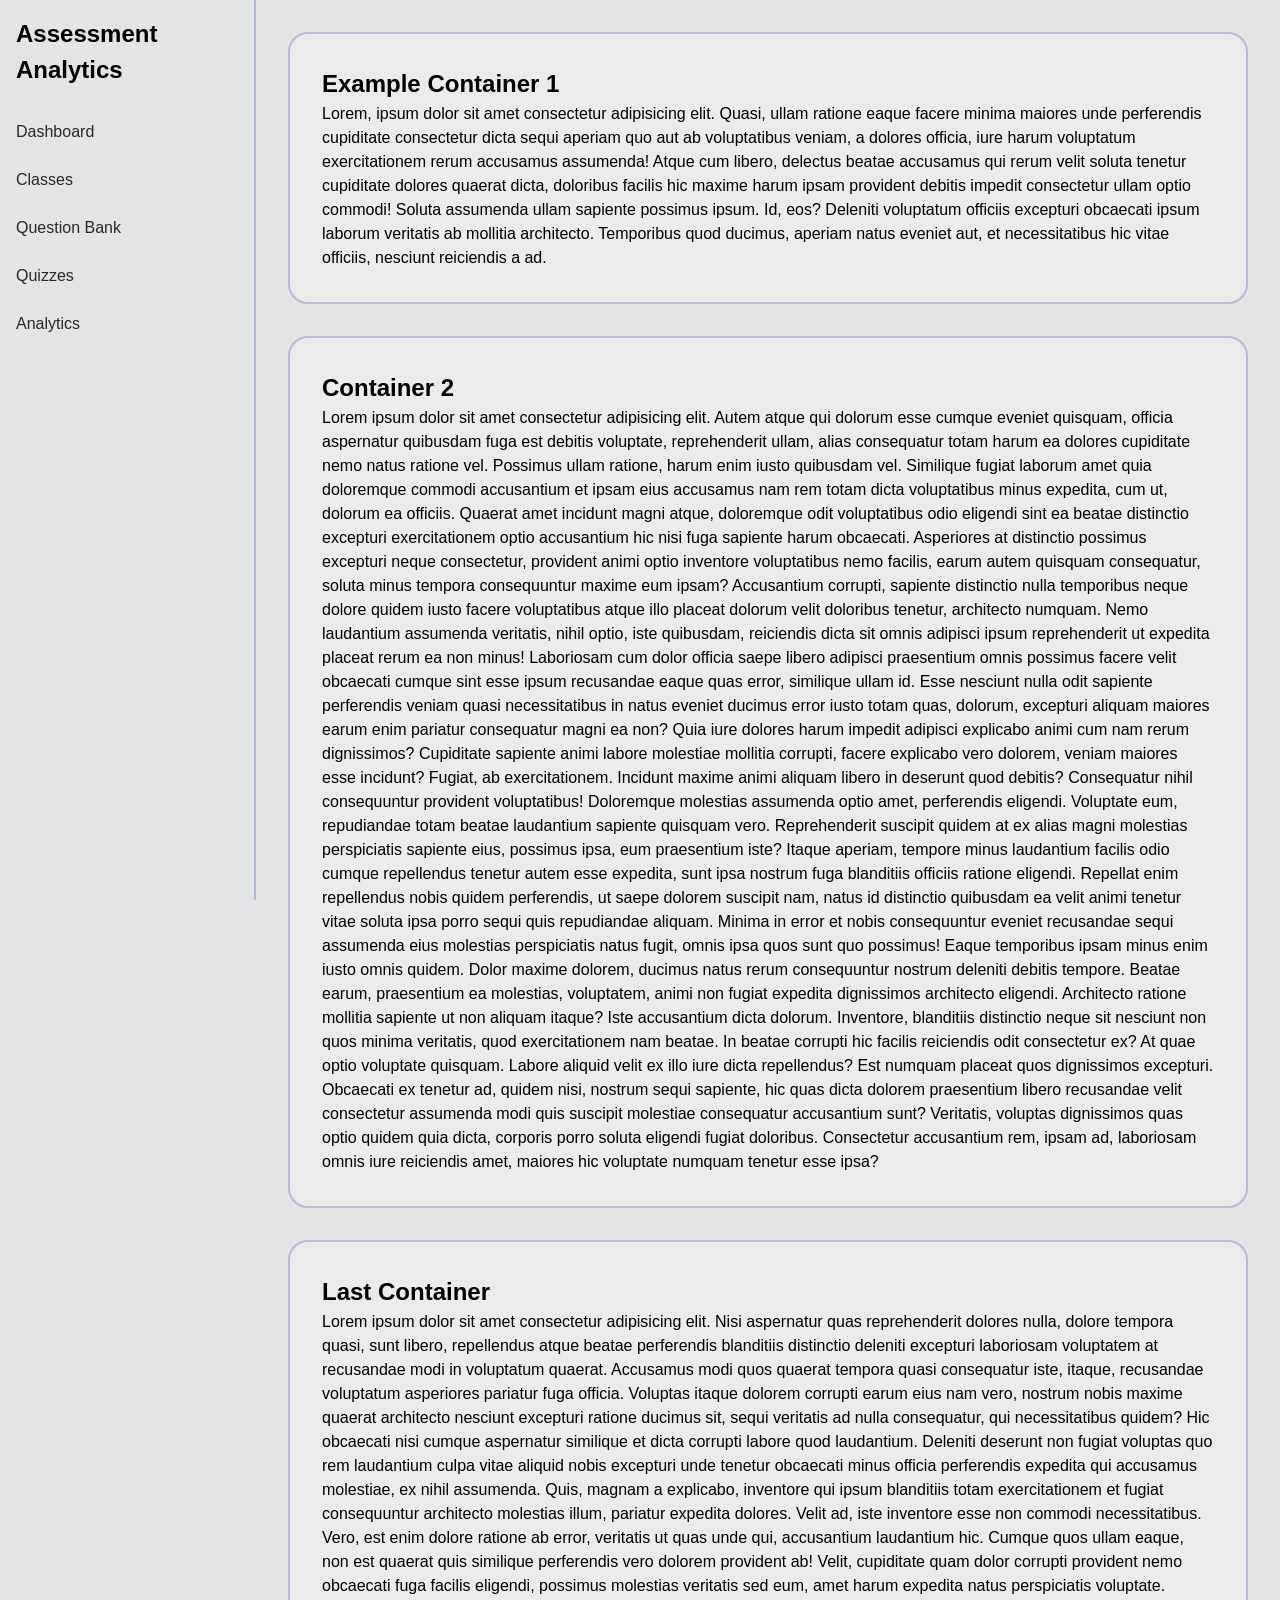
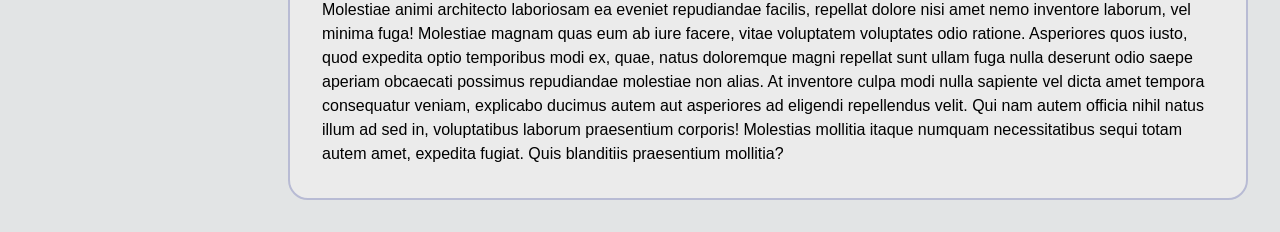
==== index.html @ 96d4029d "Add overflow behavior" ====
<!DOCTYPE html>
<html lang="en">
<head>
    <meta charset="UTF-8">
    <meta name="viewport" content="width=device-width, initial-scale=1.0">
    <title>Document</title>
    <link rel="stylesheet" href="style.css">
</head>
<body>
    <div id="sidebar">
        <h2>Assessment Analytics</h2>
        <ul>
            <li><a id="element1" href="">Dashboard</a></li>
            <li><a id="element2" href="">Classes</a></li>
            <li><a id="element3" href="">Question Bank</a></li>
            <li><a id="element4" href="">Quizzes</a></li>
            <li><a id="element5" href="">Analytics</a></li>
        </ul>
    </div>
    <main>
        <div class="container">
            <h2>Example Container 1</h2>
            <p>Lorem, ipsum dolor sit amet consectetur adipisicing elit. Quasi, ullam ratione eaque facere minima maiores unde perferendis cupiditate consectetur dicta sequi aperiam quo aut ab voluptatibus veniam, a dolores officia, iure harum voluptatum exercitationem rerum accusamus assumenda! Atque cum libero, delectus beatae accusamus qui rerum velit soluta tenetur cupiditate dolores quaerat dicta, doloribus facilis hic maxime harum ipsam provident debitis impedit consectetur ullam optio commodi! Soluta assumenda ullam sapiente possimus ipsum. Id, eos? Deleniti voluptatum officiis excepturi obcaecati ipsum laborum veritatis ab mollitia architecto. Temporibus quod ducimus, aperiam natus eveniet aut, et necessitatibus hic vitae officiis, nesciunt reiciendis a ad.</p>
        </div>
        <div class="container">
            <h2>Container 2</h2>
            <p>Lorem ipsum dolor sit amet consectetur adipisicing elit. Autem atque qui dolorum esse cumque eveniet quisquam, officia aspernatur quibusdam fuga est debitis voluptate, reprehenderit ullam, alias consequatur totam harum ea dolores cupiditate nemo natus ratione vel. Possimus ullam ratione, harum enim iusto quibusdam vel. Similique fugiat laborum amet quia doloremque commodi accusantium et ipsam eius accusamus nam rem totam dicta voluptatibus minus expedita, cum ut, dolorum ea officiis. Quaerat amet incidunt magni atque, doloremque odit voluptatibus odio eligendi sint ea beatae distinctio excepturi exercitationem optio accusantium hic nisi fuga sapiente harum obcaecati. Asperiores at distinctio possimus excepturi neque consectetur, provident animi optio inventore voluptatibus nemo facilis, earum autem quisquam consequatur, soluta minus tempora consequuntur maxime eum ipsam? Accusantium corrupti, sapiente distinctio nulla temporibus neque dolore quidem iusto facere voluptatibus atque illo placeat dolorum velit doloribus tenetur, architecto numquam. Nemo laudantium assumenda veritatis, nihil optio, iste quibusdam, reiciendis dicta sit omnis adipisci ipsum reprehenderit ut expedita placeat rerum ea non minus! Laboriosam cum dolor officia saepe libero adipisci praesentium omnis possimus facere velit obcaecati cumque sint esse ipsum recusandae eaque quas error, similique ullam id. Esse nesciunt nulla odit sapiente perferendis veniam quasi necessitatibus in natus eveniet ducimus error iusto totam quas, dolorum, excepturi aliquam maiores earum enim pariatur consequatur magni ea non? Quia iure dolores harum impedit adipisci explicabo animi cum nam rerum dignissimos? Cupiditate sapiente animi labore molestiae mollitia corrupti, facere explicabo vero dolorem, veniam maiores esse incidunt? Fugiat, ab exercitationem. Incidunt maxime animi aliquam libero in deserunt quod debitis? Consequatur nihil consequuntur provident voluptatibus! Doloremque molestias assumenda optio amet, perferendis eligendi. Voluptate eum, repudiandae totam beatae laudantium sapiente quisquam vero. Reprehenderit suscipit quidem at ex alias magni molestias perspiciatis sapiente eius, possimus ipsa, eum praesentium iste? Itaque aperiam, tempore minus laudantium facilis odio cumque repellendus tenetur autem esse expedita, sunt ipsa nostrum fuga blanditiis officiis ratione eligendi. Repellat enim repellendus nobis quidem perferendis, ut saepe dolorem suscipit nam, natus id distinctio quibusdam ea velit animi tenetur vitae soluta ipsa porro sequi quis repudiandae aliquam. Minima in error et nobis consequuntur eveniet recusandae sequi assumenda eius molestias perspiciatis natus fugit, omnis ipsa quos sunt quo possimus! Eaque temporibus ipsam minus enim iusto omnis quidem. Dolor maxime dolorem, ducimus natus rerum consequuntur nostrum deleniti debitis tempore. Beatae earum, praesentium ea molestias, voluptatem, animi non fugiat expedita dignissimos architecto eligendi. Architecto ratione mollitia sapiente ut non aliquam itaque? Iste accusantium dicta dolorum. Inventore, blanditiis distinctio neque sit nesciunt non quos minima veritatis, quod exercitationem nam beatae. In beatae corrupti hic facilis reiciendis odit consectetur ex? At quae optio voluptate quisquam. Labore aliquid velit ex illo iure dicta repellendus? Est numquam placeat quos dignissimos excepturi. Obcaecati ex tenetur ad, quidem nisi, nostrum sequi sapiente, hic quas dicta dolorem praesentium libero recusandae velit consectetur assumenda modi quis suscipit molestiae consequatur accusantium sunt? Veritatis, voluptas dignissimos quas optio quidem quia dicta, corporis porro soluta eligendi fugiat doloribus. Consectetur accusantium rem, ipsam ad, laboriosam omnis iure reiciendis amet, maiores hic voluptate numquam tenetur esse ipsa?</p>
        </div>
        <div class="container">
            <h2>Last Container</h2>
            <p>Lorem ipsum dolor sit amet consectetur adipisicing elit. Nisi aspernatur quas reprehenderit dolores nulla, dolore tempora quasi, sunt libero, repellendus atque beatae perferendis blanditiis distinctio deleniti excepturi laboriosam voluptatem at recusandae modi in voluptatum quaerat. Accusamus modi quos quaerat tempora quasi consequatur iste, itaque, recusandae voluptatum asperiores pariatur fuga officia. Voluptas itaque dolorem corrupti earum eius nam vero, nostrum nobis maxime quaerat architecto nesciunt excepturi ratione ducimus sit, sequi veritatis ad nulla consequatur, qui necessitatibus quidem? Hic obcaecati nisi cumque aspernatur similique et dicta corrupti labore quod laudantium. Deleniti deserunt non fugiat voluptas quo rem laudantium culpa vitae aliquid nobis excepturi unde tenetur obcaecati minus officia perferendis expedita qui accusamus molestiae, ex nihil assumenda. Quis, magnam a explicabo, inventore qui ipsum blanditiis totam exercitationem et fugiat consequuntur architecto molestias illum, pariatur expedita dolores. Velit ad, iste inventore esse non commodi necessitatibus. Vero, est enim dolore ratione ab error, veritatis ut quas unde qui, accusantium laudantium hic. Cumque quos ullam eaque, non est quaerat quis similique perferendis vero dolorem provident ab! Velit, cupiditate quam dolor corrupti provident nemo obcaecati fuga facilis eligendi, possimus molestias veritatis sed eum, amet harum expedita natus perspiciatis voluptate. Molestiae animi architecto laboriosam ea eveniet repudiandae facilis, repellat dolore nisi amet nemo inventore laborum, vel minima fuga! Molestiae magnam quas eum ab iure facere, vitae voluptatem voluptates odio ratione. Asperiores quos iusto, quod expedita optio temporibus modi ex, quae, natus doloremque magni repellat sunt ullam fuga nulla deserunt odio saepe aperiam obcaecati possimus repudiandae molestiae non alias. At inventore culpa modi nulla sapiente vel dicta amet tempora consequatur veniam, explicabo ducimus autem aut asperiores ad eligendi repellendus velit. Qui nam autem officia nihil natus illum ad sed in, voluptatibus laborum praesentium corporis! Molestias mollitia itaque numquam necessitatibus sequi totam autem amet, expedita fugiat. Quis blanditiis praesentium mollitia?</p>
        </div>
    </main>
</body>
</html>
---- style.css ----
* {
    box-sizing: border-box;
    padding: 0;
    margin: 0;
}

body{
    background-color: #E2E4E5;
    font-family: "Roboto", sans-serif;
    line-height: 1.5;
    display: flex;
    tex
}

a{
   text-decoration: none;
    color: rgb(42, 39, 39);
}

#sidebar{
    box-sizing: border-box;
    height: 100vh;
    width: 20vw;
    position: sticky;
    z-index: 1;
    top: 0;
    left: 0;
    border-right: 2px solid #b8bbd4;
    display: flex;
    flex-direction: column;
    flex: 1 0 auto;
}

#sidebar li{
    list-style: none;
    border-radius: 8px;
    padding: 0.5rem;
    margin: 0.5rem;
}

#sidebar h2{
    overflow: hidden;
    text-overflow: ellipsis;
    margin: 0.5rem;
    padding: 0.5rem;
}

#sidebar li:hover{
    background-color: #d2d7e9;
}

.container {
    border-radius: 20px;
    border: 2px solid #b8bbd4;
    background-color: #EBEBEB;
    margin: 2rem;
    padding: 2rem;
}
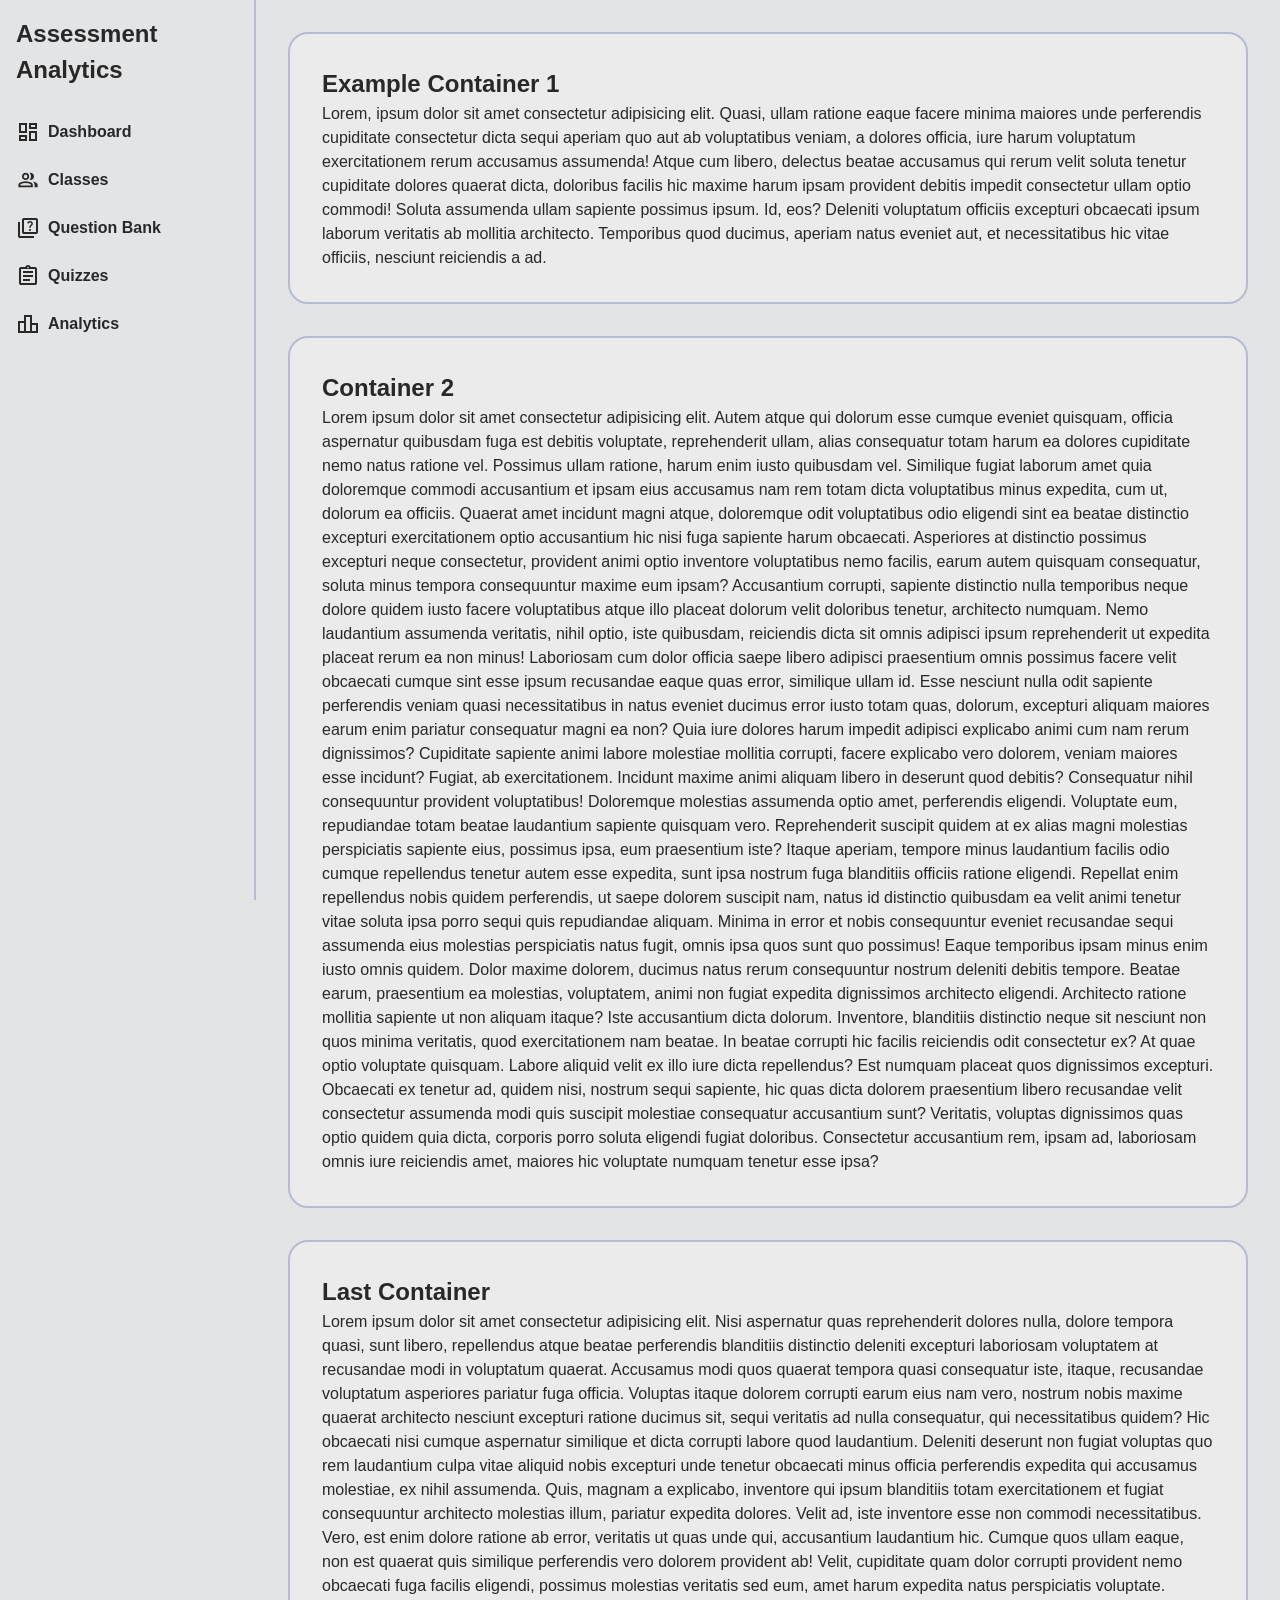
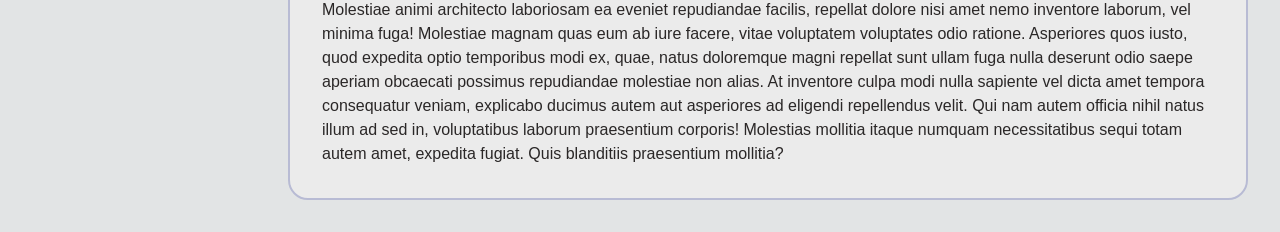
==== commit 18479752: "Add svg images" ====
--- a/index.html
+++ b/index.html
@@ -3,18 +3,33 @@
 <head>
     <meta charset="UTF-8">
     <meta name="viewport" content="width=device-width, initial-scale=1.0">
-    <title>Document</title>
+    <title>Assessment Analytics</title>
     <link rel="stylesheet" href="style.css">
 </head>
 <body>
     <div id="sidebar">
         <h2>Assessment Analytics</h2>
         <ul>
-            <li><a id="element1" href="">Dashboard</a></li>
-            <li><a id="element2" href="">Classes</a></li>
-            <li><a id="element3" href="">Question Bank</a></li>
-            <li><a id="element4" href="">Quizzes</a></li>
-            <li><a id="element5" href="">Analytics</a></li>
+            <li>
+                <svg xmlns="http://www.w3.org/2000/svg" height="24px" viewBox="0 -960 960 960" width="24px" fill="#e3e3e3"><path d="M520-600v-240h320v240H520ZM120-440v-400h320v400H120Zm400 320v-400h320v400H520Zm-400 0v-240h320v240H120Zm80-400h160v-240H200v240Zm400 320h160v-240H600v240Zm0-480h160v-80H600v80ZM200-200h160v-80H200v80Zm160-320Zm240-160Zm0 240ZM360-280Z"/></svg>
+                <a id="element1" href="">Dashboard</a>
+            </li>
+            <li>
+                <svg xmlns="http://www.w3.org/2000/svg" height="24px" viewBox="0 -960 960 960" width="24px" fill="#e3e3e3"><path d="M96-192v-92q0-25.78 12.5-47.39T143-366q54-32 114.5-49T384-432q66 0 126.5 17T625-366q22 13 34.5 34.61T672-284v92H96Zm648 0v-92q0-42-19.5-78T672-421q39 8 75.5 21.5T817-366q22 13 34.5 34.67Q864-309.65 864-284v92H744ZM282-522q-42-42-42-102t42-102q42-42 102-42t102 42q42 42 42 102t-42 102q-42 42-102 42t-102-42Zm396 0q-42 42-102 42-8 0-15-.5t-15-2.5q25-29 39.5-64.5T600-624q0-41-14.5-76.5T546-765q8-2 15-2.5t15-.5q60 0 102 42t42 102q0 60-42 102ZM168-264h432v-20q0-6.47-3.03-11.76-3.02-5.3-7.97-8.24-47-27-99-41.5T384-360q-54 0-106 14t-99 42q-4.95 2.83-7.98 7.91-3.02 5.09-3.02 12V-264Zm267-309.21q21-21.21 21-51T434.79-675q-21.21-21-51-21T333-674.79q-21 21.21-21 51T333.21-573q21.21 21 51 21T435-573.21ZM384-264Zm0-360Z"/></svg>
+                <a id="element2" href="">Classes</a>
+            </li>
+            <li>
+                <svg xmlns="http://www.w3.org/2000/svg" height="24px" viewBox="0 -960 960 960" width="24px" fill="#e3e3e3"><path d="M589.5-372.5Q602-385 602-402t-12.5-29.5Q577-444 560-444t-29.5 12.5Q518-419 518-402t12.5 29.5Q543-360 560-360t29.5-12.5ZM530-488h60q0-29 6-42.5t28-35.5q30-30 40-48.5t10-43.5q0-45-31.5-73.5T560-760q-41 0-71.5 23T446-676l54 22q9-25 24.5-37.5T560-704q24 0 39 13.5t15 36.5q0 14-8 26.5T578-596q-33 29-40.5 45.5T530-488ZM320-240q-33 0-56.5-23.5T240-320v-480q0-33 23.5-56.5T320-880h480q33 0 56.5 23.5T880-800v480q0 33-23.5 56.5T800-240H320Zm0-80h480v-480H320v480ZM160-80q-33 0-56.5-23.5T80-160v-560h80v560h560v80H160Zm160-720v480-480Z"/></svg>
+                <a id="element3" href="">Question Bank</a>
+            </li>
+            <li>
+                <svg xmlns="http://www.w3.org/2000/svg" height="24px" viewBox="0 -960 960 960" width="24px" fill="#e3e3e3"><path d="M200-120q-33 0-56.5-23.5T120-200v-560q0-33 23.5-56.5T200-840h168q13-36 43.5-58t68.5-22q38 0 68.5 22t43.5 58h168q33 0 56.5 23.5T840-760v560q0 33-23.5 56.5T760-120H200Zm0-80h560v-560H200v560Zm80-80h280v-80H280v80Zm0-160h400v-80H280v80Zm0-160h400v-80H280v80Zm221.5-198.5Q510-807 510-820t-8.5-21.5Q493-850 480-850t-21.5 8.5Q450-833 450-820t8.5 21.5Q467-790 480-790t21.5-8.5ZM200-200v-560 560Z"/></svg>
+                <a id="element4" href="">Quizzes</a>
+            </li>
+            <li>
+                <svg xmlns="http://www.w3.org/2000/svg" height="24px" viewBox="0 -960 960 960" width="24px" fill="#e3e3e3"><path d="M160-200h160v-320H160v320Zm240 0h160v-560H400v560Zm240 0h160v-240H640v240ZM80-120v-480h240v-240h320v320h240v400H80Z"/></svg>
+                <a id="element5" href="">Analytics</a>
+            </li>
         </ul>
     </div>
     <main>
--- a/style.css
+++ b/style.css
@@ -1,20 +1,30 @@
+:root{
+    --global-background-clr: #E2E4E5;
+    --border-clr: #b8bbd4;
+    --container-background-clr: #EBEBEB;
+    --sidebar-hover-clr: #d2d7e9;
+    --text-clr: rgb(42, 39, 39);
+}
+
 * {
     box-sizing: border-box;
     padding: 0;
     margin: 0;
+    color: var(--text-clr);
+    svg{
+        fill: var(--text-clr);
+    }
 }
 
 body{
-    background-color: #E2E4E5;
+    background-color: var(--global-background-clr);
     font-family: "Roboto", sans-serif;
     line-height: 1.5;
     display: flex;
-    tex
 }
-
+    
 a{
-   text-decoration: none;
-    color: rgb(42, 39, 39);
+    text-decoration: none;
 }
 
 #sidebar{
@@ -25,7 +35,7 @@
     z-index: 1;
     top: 0;
     left: 0;
-    border-right: 2px solid #b8bbd4;
+    border-right: 2px solid var(--border-clr);
     display: flex;
     flex-direction: column;
     flex: 1 0 auto;
@@ -36,6 +46,10 @@
     border-radius: 8px;
     padding: 0.5rem;
     margin: 0.5rem;
+    display: flex;
+    align-items: center;
+    gap: 0.5rem;
+    font-weight: 550;
 }
 
 #sidebar h2{
@@ -43,16 +57,17 @@
     text-overflow: ellipsis;
     margin: 0.5rem;
     padding: 0.5rem;
+    font-weight: 700;
 }
 
 #sidebar li:hover{
-    background-color: #d2d7e9;
+    background-color: var(--sidebar-hover-clr);
 }
 
 .container {
     border-radius: 20px;
-    border: 2px solid #b8bbd4;
-    background-color: #EBEBEB;
+    border: 2px solid var(--border-clr);
+    background-color: var(--container-background-clr);
     margin: 2rem;
     padding: 2rem;
 }
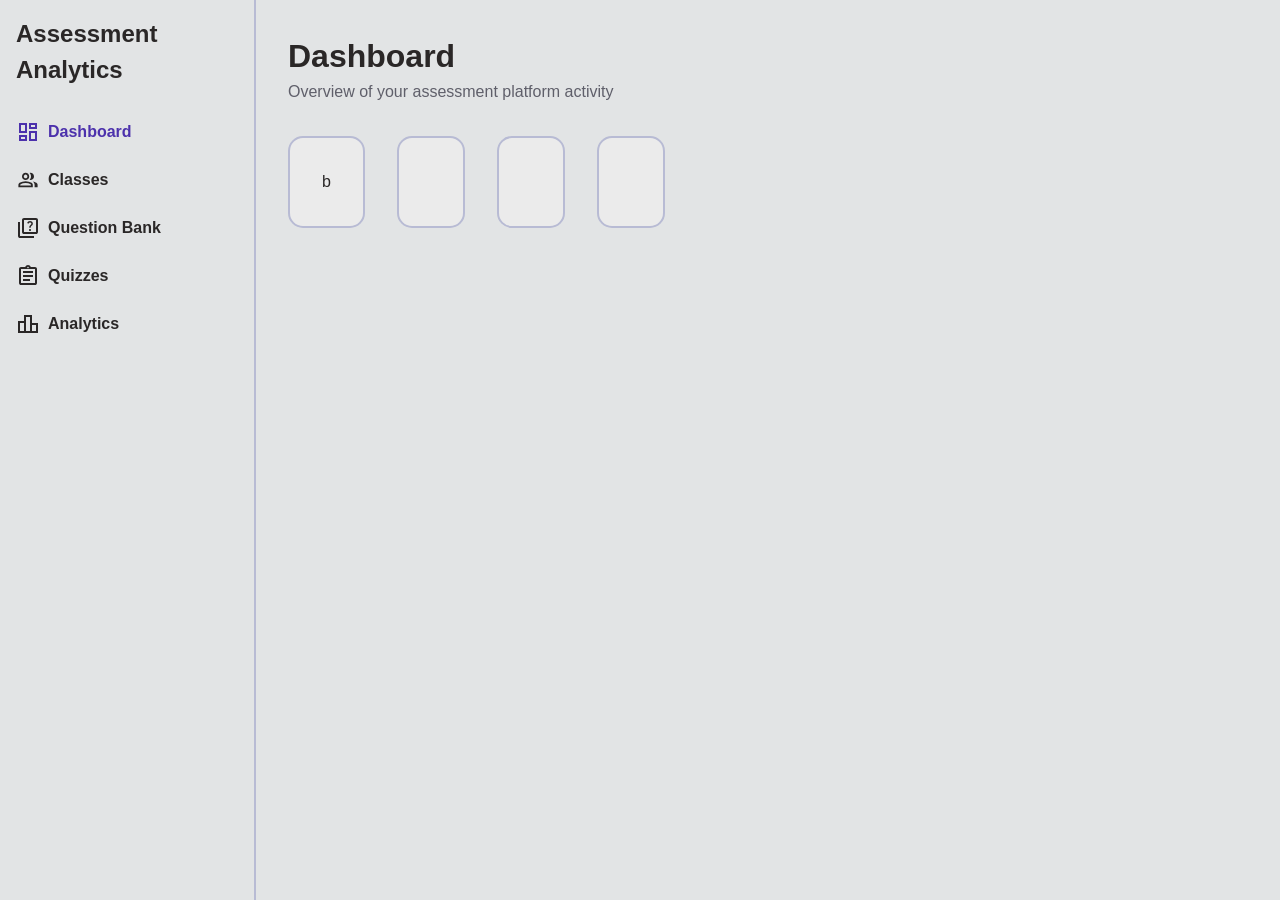
==== commit e565acc9: "add .section to the dashboard page" ====
--- a/index.html
+++ b/index.html
@@ -10,40 +10,38 @@
     <div id="sidebar">
         <h2>Assessment Analytics</h2>
         <ul>
-            <li>
+            <li class="active">
                 <svg xmlns="http://www.w3.org/2000/svg" height="24px" viewBox="0 -960 960 960" width="24px" fill="#e3e3e3"><path d="M520-600v-240h320v240H520ZM120-440v-400h320v400H120Zm400 320v-400h320v400H520Zm-400 0v-240h320v240H120Zm80-400h160v-240H200v240Zm400 320h160v-240H600v240Zm0-480h160v-80H600v80ZM200-200h160v-80H200v80Zm160-320Zm240-160Zm0 240ZM360-280Z"/></svg>
-                <a id="element1" href="">Dashboard</a>
+                <a id="element1" href="index.html">Dashboard</a>
             </li>
             <li>
                 <svg xmlns="http://www.w3.org/2000/svg" height="24px" viewBox="0 -960 960 960" width="24px" fill="#e3e3e3"><path d="M96-192v-92q0-25.78 12.5-47.39T143-366q54-32 114.5-49T384-432q66 0 126.5 17T625-366q22 13 34.5 34.61T672-284v92H96Zm648 0v-92q0-42-19.5-78T672-421q39 8 75.5 21.5T817-366q22 13 34.5 34.67Q864-309.65 864-284v92H744ZM282-522q-42-42-42-102t42-102q42-42 102-42t102 42q42 42 42 102t-42 102q-42 42-102 42t-102-42Zm396 0q-42 42-102 42-8 0-15-.5t-15-2.5q25-29 39.5-64.5T600-624q0-41-14.5-76.5T546-765q8-2 15-2.5t15-.5q60 0 102 42t42 102q0 60-42 102ZM168-264h432v-20q0-6.47-3.03-11.76-3.02-5.3-7.97-8.24-47-27-99-41.5T384-360q-54 0-106 14t-99 42q-4.95 2.83-7.98 7.91-3.02 5.09-3.02 12V-264Zm267-309.21q21-21.21 21-51T434.79-675q-21.21-21-51-21T333-674.79q-21 21.21-21 51T333.21-573q21.21 21 51 21T435-573.21ZM384-264Zm0-360Z"/></svg>
-                <a id="element2" href="">Classes</a>
+                <a id="element2" href="classes.html">Classes</a>
             </li>
             <li>
                 <svg xmlns="http://www.w3.org/2000/svg" height="24px" viewBox="0 -960 960 960" width="24px" fill="#e3e3e3"><path d="M589.5-372.5Q602-385 602-402t-12.5-29.5Q577-444 560-444t-29.5 12.5Q518-419 518-402t12.5 29.5Q543-360 560-360t29.5-12.5ZM530-488h60q0-29 6-42.5t28-35.5q30-30 40-48.5t10-43.5q0-45-31.5-73.5T560-760q-41 0-71.5 23T446-676l54 22q9-25 24.5-37.5T560-704q24 0 39 13.5t15 36.5q0 14-8 26.5T578-596q-33 29-40.5 45.5T530-488ZM320-240q-33 0-56.5-23.5T240-320v-480q0-33 23.5-56.5T320-880h480q33 0 56.5 23.5T880-800v480q0 33-23.5 56.5T800-240H320Zm0-80h480v-480H320v480ZM160-80q-33 0-56.5-23.5T80-160v-560h80v560h560v80H160Zm160-720v480-480Z"/></svg>
-                <a id="element3" href="">Question Bank</a>
+                <a id="element3" href="question-bank.html">Question Bank</a>
             </li>
             <li>
                 <svg xmlns="http://www.w3.org/2000/svg" height="24px" viewBox="0 -960 960 960" width="24px" fill="#e3e3e3"><path d="M200-120q-33 0-56.5-23.5T120-200v-560q0-33 23.5-56.5T200-840h168q13-36 43.5-58t68.5-22q38 0 68.5 22t43.5 58h168q33 0 56.5 23.5T840-760v560q0 33-23.5 56.5T760-120H200Zm0-80h560v-560H200v560Zm80-80h280v-80H280v80Zm0-160h400v-80H280v80Zm0-160h400v-80H280v80Zm221.5-198.5Q510-807 510-820t-8.5-21.5Q493-850 480-850t-21.5 8.5Q450-833 450-820t8.5 21.5Q467-790 480-790t21.5-8.5ZM200-200v-560 560Z"/></svg>
-                <a id="element4" href="">Quizzes</a>
+                <a id="element4" href="quizzes.html">Quizzes</a>
             </li>
             <li>
                 <svg xmlns="http://www.w3.org/2000/svg" height="24px" viewBox="0 -960 960 960" width="24px" fill="#e3e3e3"><path d="M160-200h160v-320H160v320Zm240 0h160v-560H400v560Zm240 0h160v-240H640v240ZM80-120v-480h240v-240h320v320h240v400H80Z"/></svg>
-                <a id="element5" href="">Analytics</a>
+                <a id="element5" href="analytics.html">Analytics</a>
             </li>
         </ul>
     </div>
     <main>
-        <div class="container">
-            <h2>Example Container 1</h2>
-            <p>Lorem, ipsum dolor sit amet consectetur adipisicing elit. Quasi, ullam ratione eaque facere minima maiores unde perferendis cupiditate consectetur dicta sequi aperiam quo aut ab voluptatibus veniam, a dolores officia, iure harum voluptatum exercitationem rerum accusamus assumenda! Atque cum libero, delectus beatae accusamus qui rerum velit soluta tenetur cupiditate dolores quaerat dicta, doloribus facilis hic maxime harum ipsam provident debitis impedit consectetur ullam optio commodi! Soluta assumenda ullam sapiente possimus ipsum. Id, eos? Deleniti voluptatum officiis excepturi obcaecati ipsum laborum veritatis ab mollitia architecto. Temporibus quod ducimus, aperiam natus eveniet aut, et necessitatibus hic vitae officiis, nesciunt reiciendis a ad.</p>
+        <div class="info">
+            <h1>Dashboard</h1>
+            <p>Overview of your assessment platform activity</p>
         </div>
-        <div class="container">
-            <h2>Container 2</h2>
-            <p>Lorem ipsum dolor sit amet consectetur adipisicing elit. Autem atque qui dolorum esse cumque eveniet quisquam, officia aspernatur quibusdam fuga est debitis voluptate, reprehenderit ullam, alias consequatur totam harum ea dolores cupiditate nemo natus ratione vel. Possimus ullam ratione, harum enim iusto quibusdam vel. Similique fugiat laborum amet quia doloremque commodi accusantium et ipsam eius accusamus nam rem totam dicta voluptatibus minus expedita, cum ut, dolorum ea officiis. Quaerat amet incidunt magni atque, doloremque odit voluptatibus odio eligendi sint ea beatae distinctio excepturi exercitationem optio accusantium hic nisi fuga sapiente harum obcaecati. Asperiores at distinctio possimus excepturi neque consectetur, provident animi optio inventore voluptatibus nemo facilis, earum autem quisquam consequatur, soluta minus tempora consequuntur maxime eum ipsam? Accusantium corrupti, sapiente distinctio nulla temporibus neque dolore quidem iusto facere voluptatibus atque illo placeat dolorum velit doloribus tenetur, architecto numquam. Nemo laudantium assumenda veritatis, nihil optio, iste quibusdam, reiciendis dicta sit omnis adipisci ipsum reprehenderit ut expedita placeat rerum ea non minus! Laboriosam cum dolor officia saepe libero adipisci praesentium omnis possimus facere velit obcaecati cumque sint esse ipsum recusandae eaque quas error, similique ullam id. Esse nesciunt nulla odit sapiente perferendis veniam quasi necessitatibus in natus eveniet ducimus error iusto totam quas, dolorum, excepturi aliquam maiores earum enim pariatur consequatur magni ea non? Quia iure dolores harum impedit adipisci explicabo animi cum nam rerum dignissimos? Cupiditate sapiente animi labore molestiae mollitia corrupti, facere explicabo vero dolorem, veniam maiores esse incidunt? Fugiat, ab exercitationem. Incidunt maxime animi aliquam libero in deserunt quod debitis? Consequatur nihil consequuntur provident voluptatibus! Doloremque molestias assumenda optio amet, perferendis eligendi. Voluptate eum, repudiandae totam beatae laudantium sapiente quisquam vero. Reprehenderit suscipit quidem at ex alias magni molestias perspiciatis sapiente eius, possimus ipsa, eum praesentium iste? Itaque aperiam, tempore minus laudantium facilis odio cumque repellendus tenetur autem esse expedita, sunt ipsa nostrum fuga blanditiis officiis ratione eligendi. Repellat enim repellendus nobis quidem perferendis, ut saepe dolorem suscipit nam, natus id distinctio quibusdam ea velit animi tenetur vitae soluta ipsa porro sequi quis repudiandae aliquam. Minima in error et nobis consequuntur eveniet recusandae sequi assumenda eius molestias perspiciatis natus fugit, omnis ipsa quos sunt quo possimus! Eaque temporibus ipsam minus enim iusto omnis quidem. Dolor maxime dolorem, ducimus natus rerum consequuntur nostrum deleniti debitis tempore. Beatae earum, praesentium ea molestias, voluptatem, animi non fugiat expedita dignissimos architecto eligendi. Architecto ratione mollitia sapiente ut non aliquam itaque? Iste accusantium dicta dolorum. Inventore, blanditiis distinctio neque sit nesciunt non quos minima veritatis, quod exercitationem nam beatae. In beatae corrupti hic facilis reiciendis odit consectetur ex? At quae optio voluptate quisquam. Labore aliquid velit ex illo iure dicta repellendus? Est numquam placeat quos dignissimos excepturi. Obcaecati ex tenetur ad, quidem nisi, nostrum sequi sapiente, hic quas dicta dolorem praesentium libero recusandae velit consectetur assumenda modi quis suscipit molestiae consequatur accusantium sunt? Veritatis, voluptas dignissimos quas optio quidem quia dicta, corporis porro soluta eligendi fugiat doloribus. Consectetur accusantium rem, ipsam ad, laboriosam omnis iure reiciendis amet, maiores hic voluptate numquam tenetur esse ipsa?</p>
-        </div>
-        <div class="container">
-            <h2>Last Container</h2>
-            <p>Lorem ipsum dolor sit amet consectetur adipisicing elit. Nisi aspernatur quas reprehenderit dolores nulla, dolore tempora quasi, sunt libero, repellendus atque beatae perferendis blanditiis distinctio deleniti excepturi laboriosam voluptatem at recusandae modi in voluptatum quaerat. Accusamus modi quos quaerat tempora quasi consequatur iste, itaque, recusandae voluptatum asperiores pariatur fuga officia. Voluptas itaque dolorem corrupti earum eius nam vero, nostrum nobis maxime quaerat architecto nesciunt excepturi ratione ducimus sit, sequi veritatis ad nulla consequatur, qui necessitatibus quidem? Hic obcaecati nisi cumque aspernatur similique et dicta corrupti labore quod laudantium. Deleniti deserunt non fugiat voluptas quo rem laudantium culpa vitae aliquid nobis excepturi unde tenetur obcaecati minus officia perferendis expedita qui accusamus molestiae, ex nihil assumenda. Quis, magnam a explicabo, inventore qui ipsum blanditiis totam exercitationem et fugiat consequuntur architecto molestias illum, pariatur expedita dolores. Velit ad, iste inventore esse non commodi necessitatibus. Vero, est enim dolore ratione ab error, veritatis ut quas unde qui, accusantium laudantium hic. Cumque quos ullam eaque, non est quaerat quis similique perferendis vero dolorem provident ab! Velit, cupiditate quam dolor corrupti provident nemo obcaecati fuga facilis eligendi, possimus molestias veritatis sed eum, amet harum expedita natus perspiciatis voluptate. Molestiae animi architecto laboriosam ea eveniet repudiandae facilis, repellat dolore nisi amet nemo inventore laborum, vel minima fuga! Molestiae magnam quas eum ab iure facere, vitae voluptatem voluptates odio ratione. Asperiores quos iusto, quod expedita optio temporibus modi ex, quae, natus doloremque magni repellat sunt ullam fuga nulla deserunt odio saepe aperiam obcaecati possimus repudiandae molestiae non alias. At inventore culpa modi nulla sapiente vel dicta amet tempora consequatur veniam, explicabo ducimus autem aut asperiores ad eligendi repellendus velit. Qui nam autem officia nihil natus illum ad sed in, voluptatibus laborum praesentium corporis! Molestias mollitia itaque numquam necessitatibus sequi totam autem amet, expedita fugiat. Quis blanditiis praesentium mollitia?</p>
+        <div class="section">
+            <div class="container"><p>b</p></div>
+            <div class="container"></div>
+            <div class="container"></div>
+            <div class="container"></div>
         </div>
     </main>
 </body>
--- a/style.css
+++ b/style.css
@@ -4,6 +4,8 @@
     --container-background-clr: #EBEBEB;
     --sidebar-hover-clr: #d2d7e9;
     --text-clr: rgb(42, 39, 39);
+    --active-clr: #4c31ac;
+    --grey-text-clr: rgb(95, 95, 106);
 }
 
 * {
@@ -11,9 +13,6 @@
     padding: 0;
     margin: 0;
     color: var(--text-clr);
-    svg{
-        fill: var(--text-clr);
-    }
 }
 
 body{
@@ -38,7 +37,7 @@
     border-right: 2px solid var(--border-clr);
     display: flex;
     flex-direction: column;
-    flex: 1 0 auto;
+    flex: 0 0 auto;
 }
 
 #sidebar li{
@@ -64,10 +63,50 @@
     background-color: var(--sidebar-hover-clr);
 }
 
+#sidebar a{
+    flex-grow: 1;
+}
+
+#sidebar svg {
+    flex-shrink: 0;
+    fill: var(--text-clr);
+}
+
+#sidebar .active a{
+    color: var(--active-clr);
+}
+
+#sidebar .active svg{
+    fill: var(--active-clr);
+}
+
+main{
+    display: flex;
+    flex-direction: column;
+}
+
 .container {
-    border-radius: 20px;
+    border-radius: 15px;
     border: 2px solid var(--border-clr);
     background-color: var(--container-background-clr);
-    margin: 2rem;
     padding: 2rem;
-}+}
+
+.info  {
+    margin: 1rem;
+    margin-bottom: 0;
+    padding: 1rem;
+    p{
+        color: var(--grey-text-clr);
+    }
+
+    /* border: 1px solid red; */
+}
+
+.section{
+    display: flex;
+    justify-content: space-around;
+    margin: 1rem 2rem;
+    gap: 2rem;
+}
+
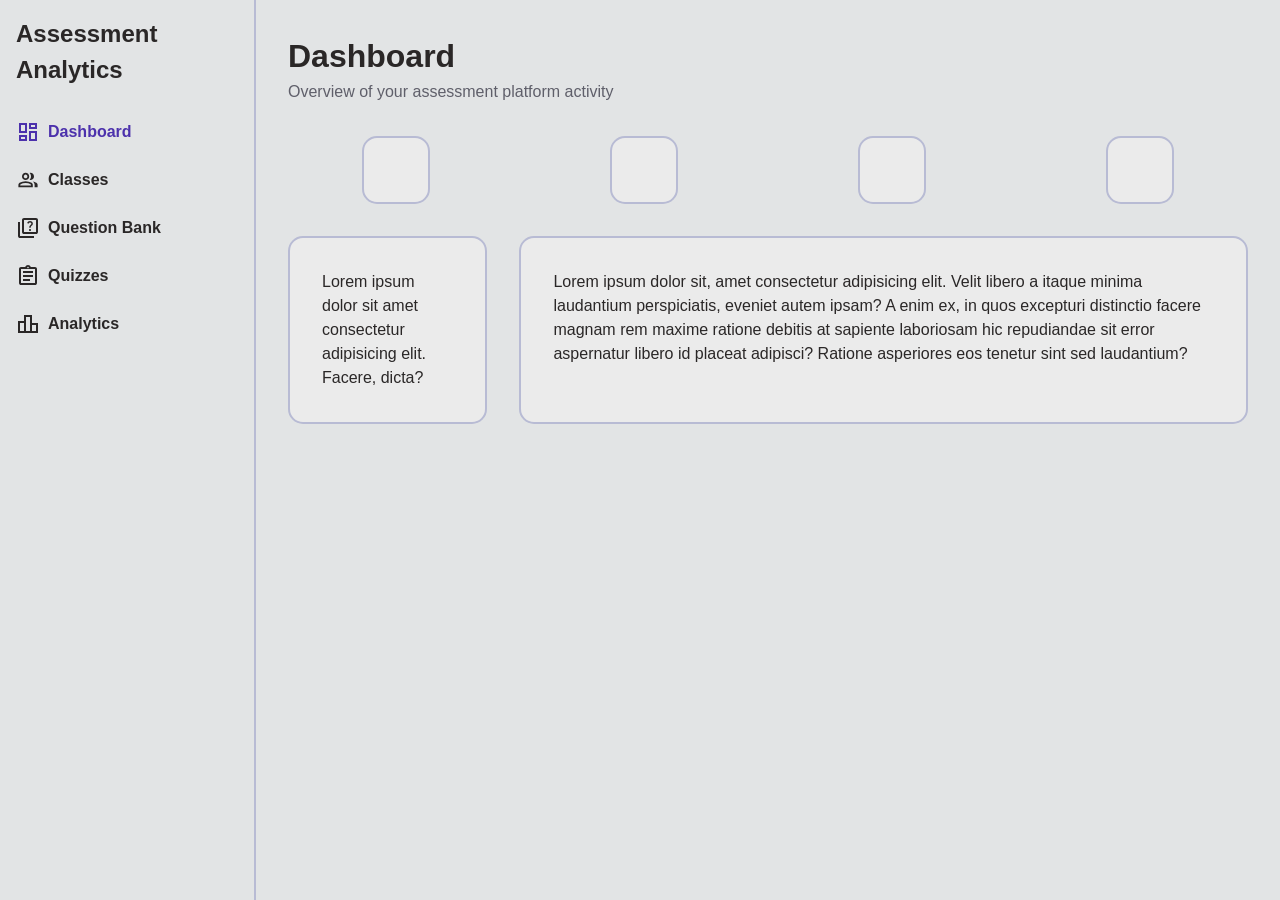
==== commit 66b9fe9f: "Add second .section to dashboard" ====
--- a/index.html
+++ b/index.html
@@ -38,11 +38,19 @@
             <p>Overview of your assessment platform activity</p>
         </div>
         <div class="section">
-            <div class="container"><p>b</p></div>
+            <div class="container"></div>
             <div class="container"></div>
             <div class="container"></div>
             <div class="container"></div>
         </div>
+        <div class="section">
+            <div class="container">
+                <p>Lorem ipsum dolor sit amet consectetur adipisicing elit. Facere, dicta?</p>
+            </div>
+            <div class="container">
+                <p>Lorem ipsum dolor sit, amet consectetur adipisicing elit. Velit libero a itaque minima laudantium perspiciatis, eveniet autem ipsam? A enim ex, in quos excepturi distinctio facere magnam rem maxime ratione debitis at sapiente laboriosam hic repudiandae sit error aspernatur libero id placeat adipisci? Ratione asperiores eos tenetur sint sed laudantium?</p>
+            </div>
+        </div>
     </main>
 </body>
 </html>
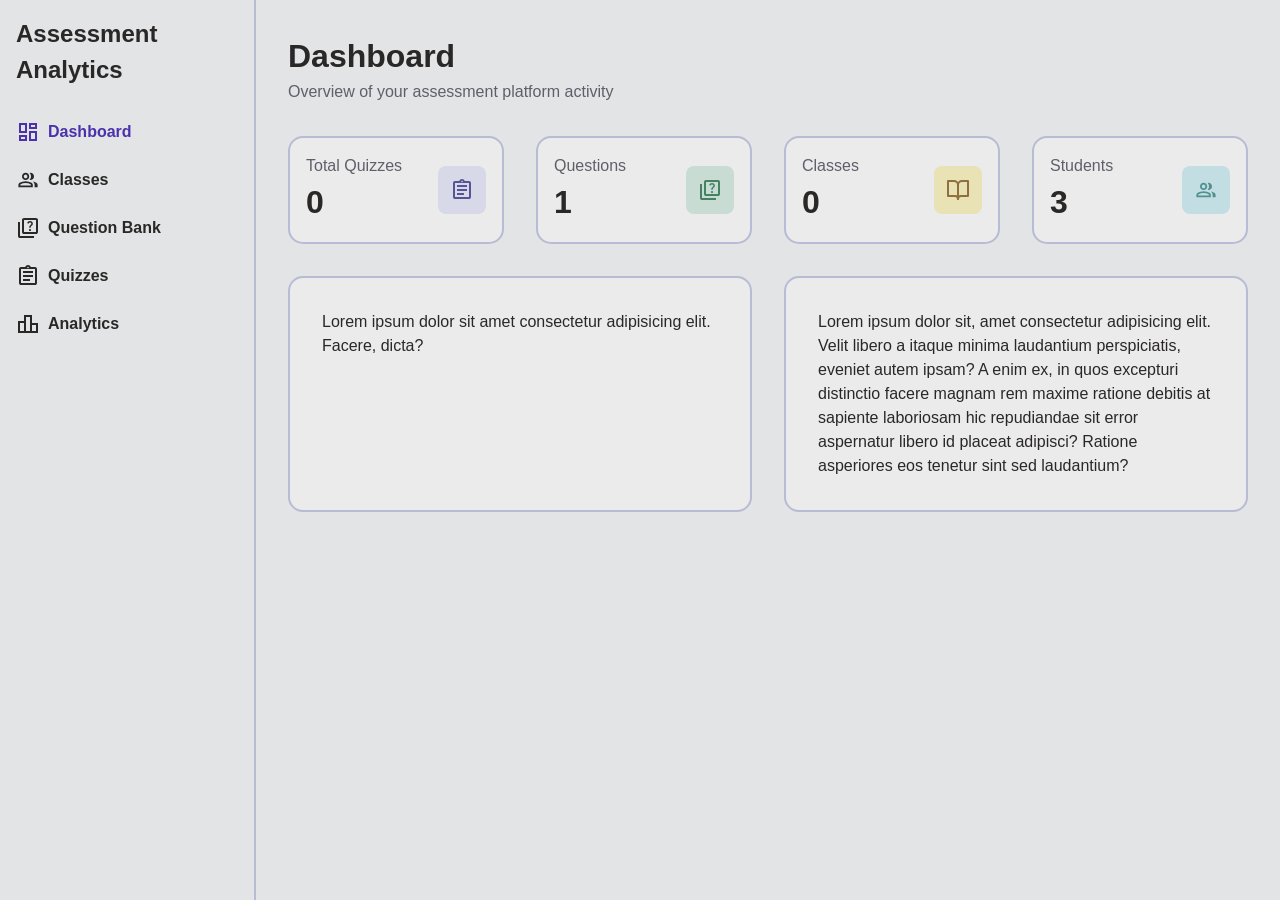
==== commit 08c4b39d: "Create quarter sections and add references for ui" ====
--- a/index.html
+++ b/index.html
@@ -38,10 +38,42 @@
             <p>Overview of your assessment platform activity</p>
         </div>
         <div class="section">
-            <div class="container"></div>
-            <div class="container"></div>
-            <div class="container"></div>
-            <div class="container"></div>
+            <div class="container quarter">
+                <div>
+                    <p>Total Quizzes</p>
+                    <h1>0</h1>
+                </div>
+                <div id="quarter-svg-1">
+                     <svg xmlns="http://www.w3.org/2000/svg" height="24px" viewBox="0 -960 960 960" width="24px" fill="#e3e3e3"><path d="M200-120q-33 0-56.5-23.5T120-200v-560q0-33 23.5-56.5T200-840h168q13-36 43.5-58t68.5-22q38 0 68.5 22t43.5 58h168q33 0 56.5 23.5T840-760v560q0 33-23.5 56.5T760-120H200Zm0-80h560v-560H200v560Zm80-80h280v-80H280v80Zm0-160h400v-80H280v80Zm0-160h400v-80H280v80Zm221.5-198.5Q510-807 510-820t-8.5-21.5Q493-850 480-850t-21.5 8.5Q450-833 450-820t8.5 21.5Q467-790 480-790t21.5-8.5ZM200-200v-560 560Z"/></svg>
+                </div>
+            </div>
+            <div class="container quarter">
+                <div>
+                    <p>Questions</p>
+                    <h1>1</h1>
+                </div>
+                <div id="quarter-svg-2">
+                    <svg xmlns="http://www.w3.org/2000/svg" height="24px" viewBox="0 -960 960 960" width="24px" fill="#e3e3e3"><path d="M589.5-372.5Q602-385 602-402t-12.5-29.5Q577-444 560-444t-29.5 12.5Q518-419 518-402t12.5 29.5Q543-360 560-360t29.5-12.5ZM530-488h60q0-29 6-42.5t28-35.5q30-30 40-48.5t10-43.5q0-45-31.5-73.5T560-760q-41 0-71.5 23T446-676l54 22q9-25 24.5-37.5T560-704q24 0 39 13.5t15 36.5q0 14-8 26.5T578-596q-33 29-40.5 45.5T530-488ZM320-240q-33 0-56.5-23.5T240-320v-480q0-33 23.5-56.5T320-880h480q33 0 56.5 23.5T880-800v480q0 33-23.5 56.5T800-240H320Zm0-80h480v-480H320v480ZM160-80q-33 0-56.5-23.5T80-160v-560h80v560h560v80H160Zm160-720v480-480Z"/></svg>
+                </div>
+            </div>
+            <div class="container quarter">
+                <div>
+                    <p>Classes</p>
+                    <h1>0</h1>
+                </div>
+                <div id="quarter-svg-3">
+                    <svg xmlns="http://www.w3.org/2000/svg" width="24" height="24" viewBox="0 0 24 24" fill="none" stroke="black" stroke-width="2" stroke-linecap="round" stroke-linejoin="round" class="feather feather-book-open"><path d="M2 3h6a4 4 0 0 1 4 4v14a3 3 0 0 0-3-3H2z"></path><path d="M22 3h-6a4 4 0 0 0-4 4v14a3 3 0 0 1 3-3h7z"></path></svg>
+                </div>
+            </div>
+            <div class="container quarter">
+                <div>
+                    <p>Students</p>
+                    <h1>3</h1>
+                </div>
+                <div id="quarter-svg-4">
+                    <svg xmlns="http://www.w3.org/2000/svg" height="24px" viewBox="0 -960 960 960" width="24px" fill="#e3e3e3"><path d="M96-192v-92q0-25.78 12.5-47.39T143-366q54-32 114.5-49T384-432q66 0 126.5 17T625-366q22 13 34.5 34.61T672-284v92H96Zm648 0v-92q0-42-19.5-78T672-421q39 8 75.5 21.5T817-366q22 13 34.5 34.67Q864-309.65 864-284v92H744ZM282-522q-42-42-42-102t42-102q42-42 102-42t102 42q42 42 42 102t-42 102q-42 42-102 42t-102-42Zm396 0q-42 42-102 42-8 0-15-.5t-15-2.5q25-29 39.5-64.5T600-624q0-41-14.5-76.5T546-765q8-2 15-2.5t15-.5q60 0 102 42t42 102q0 60-42 102ZM168-264h432v-20q0-6.47-3.03-11.76-3.02-5.3-7.97-8.24-47-27-99-41.5T384-360q-54 0-106 14t-99 42q-4.95 2.83-7.98 7.91-3.02 5.09-3.02 12V-264Zm267-309.21q21-21.21 21-51T434.79-675q-21.21-21-51-21T333-674.79q-21 21.21-21 51T333.21-573q21.21 21 51 21T435-573.21ZM384-264Zm0-360Z"/></svg>
+                </div>
+            </div>
         </div>
         <div class="section">
             <div class="container">
--- a/style.css
+++ b/style.css
@@ -2,10 +2,18 @@
     --global-background-clr: #E2E4E5;
     --border-clr: #b8bbd4;
     --container-background-clr: #EBEBEB;
-    --sidebar-hover-clr: #d2d7e9;
+    --hover-clr: #d2d7e9;
     --text-clr: rgb(42, 39, 39);
     --active-clr: #4c31ac;
     --grey-text-clr: rgb(95, 95, 106);
+    --purple-svg-background: #D7D9E9;
+    --purple-svg: #565396;
+    --green-svg-background: #c8dcd4;
+    --green-svg: #448262;
+    --yellow-svg-background: #e9e2b4;
+    --yellow-svg: #8f6f3b;
+    --blue-svg-background: #c3dee3;
+    --blue-svg: #509091;
 }
 
 * {
@@ -60,14 +68,14 @@
 }
 
 #sidebar li:hover{
-    background-color: var(--sidebar-hover-clr);
+    background-color: var(--hover-clr);
 }
 
 #sidebar a{
     flex-grow: 1;
 }
 
-#sidebar svg {
+svg {
     flex-shrink: 0;
     fill: var(--text-clr);
 }
@@ -90,6 +98,7 @@
     border: 2px solid var(--border-clr);
     background-color: var(--container-background-clr);
     padding: 2rem;
+    flex: 1;
 }
 
 .info  {
@@ -110,3 +119,50 @@
     gap: 2rem;
 }
 
+.quarter {
+    display: flex;
+    justify-content: space-between;
+    align-items: center;
+    padding: 1rem;
+    p{
+        color: var(--grey-text-clr);
+    }
+}
+
+.quarter div:last-child{
+    display: flex;
+    justify-content: center;
+    align-items: center;
+    height: 3rem;
+    width: 3rem;
+    border-radius: 0.5rem;
+}
+
+#quarter-svg-1{
+    background-color: var(--purple-svg-background);
+    path{
+        fill: var(--purple-svg);
+    }
+}
+
+#quarter-svg-2{
+    background-color: var(--green-svg-background);
+    path{
+        fill: var(--green-svg);
+    }
+}
+
+#quarter-svg-3 {
+    background-color: var(--yellow-svg-background);
+    path{
+        fill: none;
+        stroke: var(--yellow-svg);
+    }
+}
+
+#quarter-svg-4{
+    background-color: var(--blue-svg-background);
+    path{
+        fill: var(--blue-svg);
+    }
+}
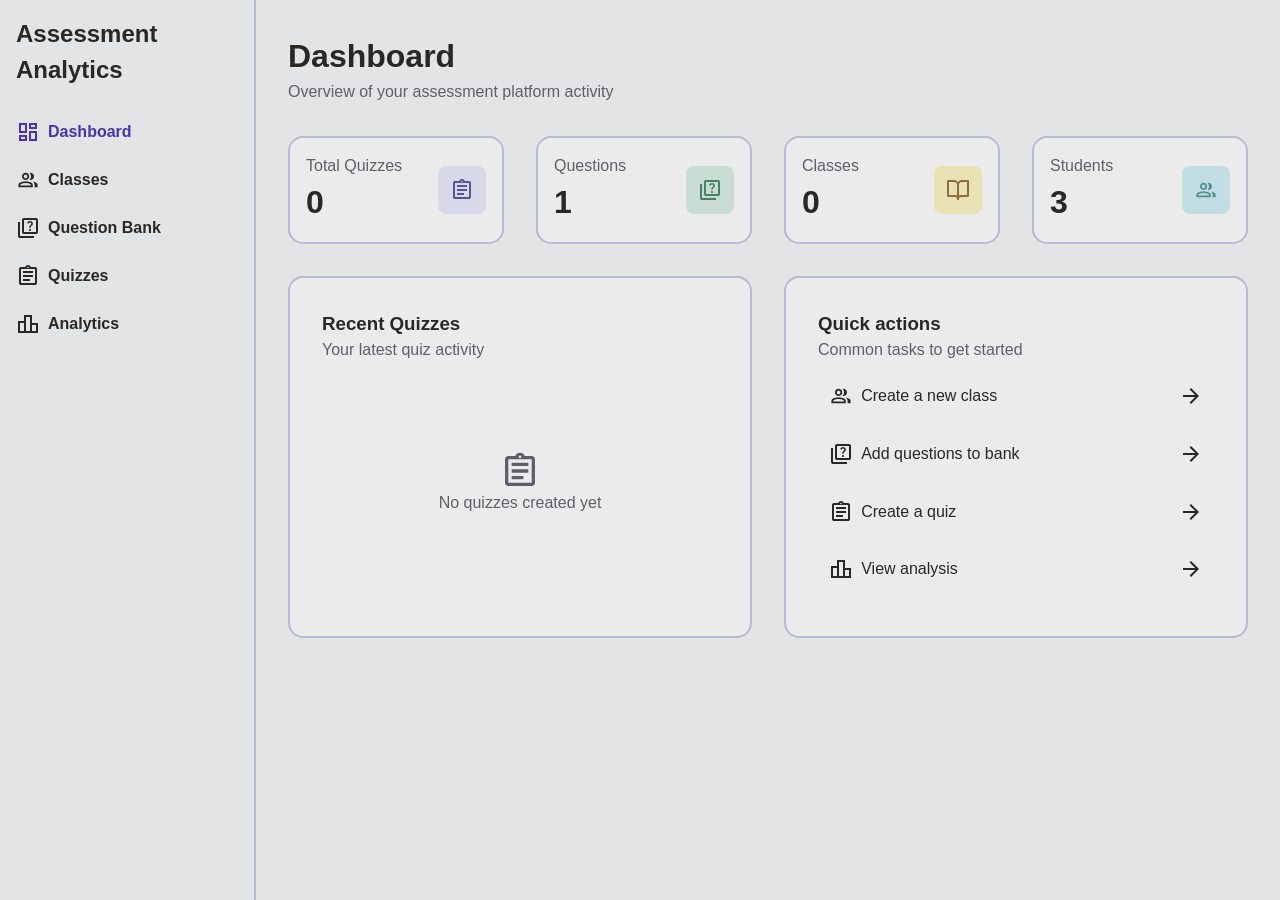
==== commit 94584fde: "Add actions section" ====
--- a/index.html
+++ b/index.html
@@ -75,12 +75,44 @@
                 </div>
             </div>
         </div>
-        <div class="section">
+        <div class="section" id="dashboard-main">
             <div class="container">
-                <p>Lorem ipsum dolor sit amet consectetur adipisicing elit. Facere, dicta?</p>
+                <div>
+                    <h3>Recent Quizzes</h3>
+                    <p class="grey">Your latest quiz activity</p>
+                </div>
+                <div id="recent-quizzes">
+                    <svg xmlns="http://www.w3.org/2000/svg" height="40px" viewBox="0 -960 960 960" width="40px" fill="#e3e3e3"><path d="M200-120q-33 0-56.5-23.5T120-200v-560q0-33 23.5-56.5T200-840h168q13-36 43.5-58t68.5-22q38 0 68.5 22t43.5 58h168q33 0 56.5 23.5T840-760v560q0 33-23.5 56.5T760-120H200Zm0-80h560v-560H200v560Zm80-80h280v-80H280v80Zm0-160h400v-80H280v80Zm0-160h400v-80H280v80Zm221.5-198.5Q510-807 510-820t-8.5-21.5Q493-850 480-850t-21.5 8.5Q450-833 450-820t8.5 21.5Q467-790 480-790t21.5-8.5ZM200-200v-560 560Z"/></svg>
+                    <p class="grey">No quizzes created yet</p>
+                </div>
             </div>
-            <div class="container">
-                <p>Lorem ipsum dolor sit, amet consectetur adipisicing elit. Velit libero a itaque minima laudantium perspiciatis, eveniet autem ipsam? A enim ex, in quos excepturi distinctio facere magnam rem maxime ratione debitis at sapiente laboriosam hic repudiandae sit error aspernatur libero id placeat adipisci? Ratione asperiores eos tenetur sint sed laudantium?</p>
+            <div class="container" id="quick-actions">
+                <div>
+                    <h3>Quick actions</h3>
+                    <p class="grey">Common tasks to get started</p>
+                </div>
+                <div id="actions">
+                    <div>
+                        <svg xmlns="http://www.w3.org/2000/svg" height="24px" viewBox="0 -960 960 960" width="24px" fill="#e3e3e3"><path d="M96-192v-92q0-25.78 12.5-47.39T143-366q54-32 114.5-49T384-432q66 0 126.5 17T625-366q22 13 34.5 34.61T672-284v92H96Zm648 0v-92q0-42-19.5-78T672-421q39 8 75.5 21.5T817-366q22 13 34.5 34.67Q864-309.65 864-284v92H744ZM282-522q-42-42-42-102t42-102q42-42 102-42t102 42q42 42 42 102t-42 102q-42 42-102 42t-102-42Zm396 0q-42 42-102 42-8 0-15-.5t-15-2.5q25-29 39.5-64.5T600-624q0-41-14.5-76.5T546-765q8-2 15-2.5t15-.5q60 0 102 42t42 102q0 60-42 102ZM168-264h432v-20q0-6.47-3.03-11.76-3.02-5.3-7.97-8.24-47-27-99-41.5T384-360q-54 0-106 14t-99 42q-4.95 2.83-7.98 7.91-3.02 5.09-3.02 12V-264Zm267-309.21q21-21.21 21-51T434.79-675q-21.21-21-51-21T333-674.79q-21 21.21-21 51T333.21-573q21.21 21 51 21T435-573.21ZM384-264Zm0-360Z"/></svg>
+                        <p>Create a new class</p>
+                        <svg xmlns="http://www.w3.org/2000/svg" height="24px" viewBox="0 -960 960 960" width="24px" fill="#000000"><path d="M647-440H160v-80h487L423-744l57-56 320 320-320 320-57-56 224-224Z"/></svg>
+                    </div>
+                    <div>
+                        <svg xmlns="http://www.w3.org/2000/svg" height="24px" viewBox="0 -960 960 960" width="24px" fill="#e3e3e3"><path d="M589.5-372.5Q602-385 602-402t-12.5-29.5Q577-444 560-444t-29.5 12.5Q518-419 518-402t12.5 29.5Q543-360 560-360t29.5-12.5ZM530-488h60q0-29 6-42.5t28-35.5q30-30 40-48.5t10-43.5q0-45-31.5-73.5T560-760q-41 0-71.5 23T446-676l54 22q9-25 24.5-37.5T560-704q24 0 39 13.5t15 36.5q0 14-8 26.5T578-596q-33 29-40.5 45.5T530-488ZM320-240q-33 0-56.5-23.5T240-320v-480q0-33 23.5-56.5T320-880h480q33 0 56.5 23.5T880-800v480q0 33-23.5 56.5T800-240H320Zm0-80h480v-480H320v480ZM160-80q-33 0-56.5-23.5T80-160v-560h80v560h560v80H160Zm160-720v480-480Z"/></svg>
+                        <p>Add questions to bank</p>
+                        <svg xmlns="http://www.w3.org/2000/svg" height="24px" viewBox="0 -960 960 960" width="24px" fill="#000000"><path d="M647-440H160v-80h487L423-744l57-56 320 320-320 320-57-56 224-224Z"/></svg>
+                    </div>
+                    <div>
+                        <svg xmlns="http://www.w3.org/2000/svg" height="24px" viewBox="0 -960 960 960" width="24px" fill="#e3e3e3"><path d="M200-120q-33 0-56.5-23.5T120-200v-560q0-33 23.5-56.5T200-840h168q13-36 43.5-58t68.5-22q38 0 68.5 22t43.5 58h168q33 0 56.5 23.5T840-760v560q0 33-23.5 56.5T760-120H200Zm0-80h560v-560H200v560Zm80-80h280v-80H280v80Zm0-160h400v-80H280v80Zm0-160h400v-80H280v80Zm221.5-198.5Q510-807 510-820t-8.5-21.5Q493-850 480-850t-21.5 8.5Q450-833 450-820t8.5 21.5Q467-790 480-790t21.5-8.5ZM200-200v-560 560Z"/></svg>
+                        <p>Create a quiz</p>
+                        <svg xmlns="http://www.w3.org/2000/svg" height="24px" viewBox="0 -960 960 960" width="24px" fill="#000000"><path d="M647-440H160v-80h487L423-744l57-56 320 320-320 320-57-56 224-224Z"/></svg>
+                    </div>
+                    <div>
+                        <svg xmlns="http://www.w3.org/2000/svg" height="24px" viewBox="0 -960 960 960" width="24px" fill="#e3e3e3"><path d="M160-200h160v-320H160v320Zm240 0h160v-560H400v560Zm240 0h160v-240H640v240ZM80-120v-480h240v-240h320v320h240v400H80Z"/></svg>
+                        <p>View analysis</p>
+                        <svg xmlns="http://www.w3.org/2000/svg" height="24px" viewBox="0 -960 960 960" width="24px" fill="#000000"><path d="M647-440H160v-80h487L423-744l57-56 320 320-320 320-57-56 224-224Z"/></svg>
+                    </div>
+                </div>
             </div>
         </div>
     </main>
--- a/style.css
+++ b/style.css
@@ -34,6 +34,10 @@
     text-decoration: none;
 }
 
+.grey{
+    color: var(--grey-text-clr);
+}
+
 #sidebar{
     box-sizing: border-box;
     height: 100vh;
@@ -91,6 +95,7 @@
 main{
     display: flex;
     flex-direction: column;
+    width: 100%;
 }
 
 .container {
@@ -165,4 +170,36 @@
     path{
         fill: var(--blue-svg);
     }
+}
+
+#dashboard-main > div:first-child{
+    display: flex;
+    flex-direction: column;
+}
+
+#dashboard-main #recent-quizzes{
+    display: flex;
+    flex: 1 1 auto;
+    flex-direction: column;
+    justify-content: center;
+    align-items: center;
+    margin: 2rem 0;
+    svg{
+        fill: var(--grey-text-clr);
+    }
+}
+
+#actions > div{
+    display: flex;
+    border-radius: 0.5rem;
+    padding: 0.7rem;
+    margin: 0.7rem 0;
+    gap: 0.5rem;
+    p{
+        flex: 1 1 auto;
+    }
+}
+
+#actions > div:hover{
+    background-color: rgb(220, 220, 220);
 }
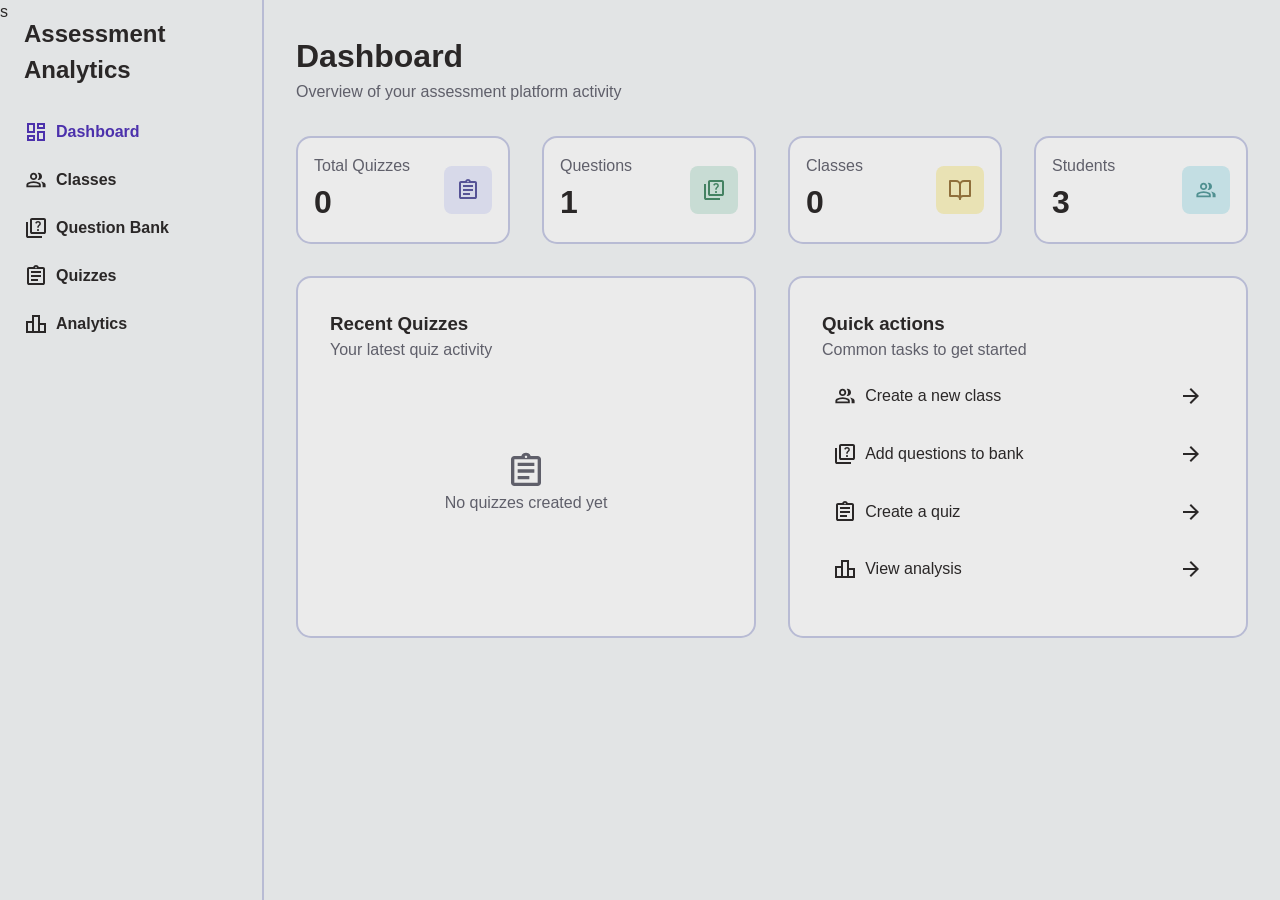
==== commit a2b680cf: "Add classes page" ====
--- a/index.html
+++ b/index.html
@@ -5,6 +5,7 @@
     <meta name="viewport" content="width=device-width, initial-scale=1.0">
     <title>Assessment Analytics</title>
     <link rel="stylesheet" href="style.css">
+    <link rel="stylesheet" href="dashboard.css">s
 </head>
 <body>
     <div id="sidebar">
--- a/style.css
+++ b/style.css
@@ -124,82 +124,3 @@
     gap: 2rem;
 }
 
-.quarter {
-    display: flex;
-    justify-content: space-between;
-    align-items: center;
-    padding: 1rem;
-    p{
-        color: var(--grey-text-clr);
-    }
-}
-
-.quarter div:last-child{
-    display: flex;
-    justify-content: center;
-    align-items: center;
-    height: 3rem;
-    width: 3rem;
-    border-radius: 0.5rem;
-}
-
-#quarter-svg-1{
-    background-color: var(--purple-svg-background);
-    path{
-        fill: var(--purple-svg);
-    }
-}
-
-#quarter-svg-2{
-    background-color: var(--green-svg-background);
-    path{
-        fill: var(--green-svg);
-    }
-}
-
-#quarter-svg-3 {
-    background-color: var(--yellow-svg-background);
-    path{
-        fill: none;
-        stroke: var(--yellow-svg);
-    }
-}
-
-#quarter-svg-4{
-    background-color: var(--blue-svg-background);
-    path{
-        fill: var(--blue-svg);
-    }
-}
-
-#dashboard-main > div:first-child{
-    display: flex;
-    flex-direction: column;
-}
-
-#dashboard-main #recent-quizzes{
-    display: flex;
-    flex: 1 1 auto;
-    flex-direction: column;
-    justify-content: center;
-    align-items: center;
-    margin: 2rem 0;
-    svg{
-        fill: var(--grey-text-clr);
-    }
-}
-
-#actions > div{
-    display: flex;
-    border-radius: 0.5rem;
-    padding: 0.7rem;
-    margin: 0.7rem 0;
-    gap: 0.5rem;
-    p{
-        flex: 1 1 auto;
-    }
-}
-
-#actions > div:hover{
-    background-color: rgb(220, 220, 220);
-}
--- a/dashboard.css
+++ b/dashboard.css
@@ -0,0 +1,79 @@
+.quarter {
+    display: flex;
+    justify-content: space-between;
+    align-items: center;
+    padding: 1rem;
+    p{
+        color: var(--grey-text-clr);
+    }
+}
+
+.quarter div:last-child{
+    display: flex;
+    justify-content: center;
+    align-items: center;
+    height: 3rem;
+    width: 3rem;
+    border-radius: 0.5rem;
+}
+
+#quarter-svg-1{
+    background-color: var(--purple-svg-background);
+    path{
+        fill: var(--purple-svg);
+    }
+}
+
+#quarter-svg-2{
+    background-color: var(--green-svg-background);
+    path{
+        fill: var(--green-svg);
+    }
+}
+
+#quarter-svg-3 {
+    background-color: var(--yellow-svg-background);
+    path{
+        fill: none;
+        stroke: var(--yellow-svg);
+    }
+}
+
+#quarter-svg-4{
+    background-color: var(--blue-svg-background);
+    path{
+        fill: var(--blue-svg);
+    }
+}
+
+#dashboard-main > div:first-child{
+    display: flex;
+    flex-direction: column;
+}
+
+#dashboard-main #recent-quizzes{
+    display: flex;
+    flex: 1 1 auto;
+    flex-direction: column;
+    justify-content: center;
+    align-items: center;
+    margin: 2rem 0;
+    svg{
+        fill: var(--grey-text-clr);
+    }
+}
+
+#actions > div{
+    display: flex;
+    border-radius: 0.5rem;
+    padding: 0.7rem;
+    margin: 0.7rem 0;
+    gap: 0.5rem;
+    p{
+        flex: 1 1 auto;
+    }
+}
+
+#actions > div:hover{
+    background-color: rgb(220, 220, 220);
+}
